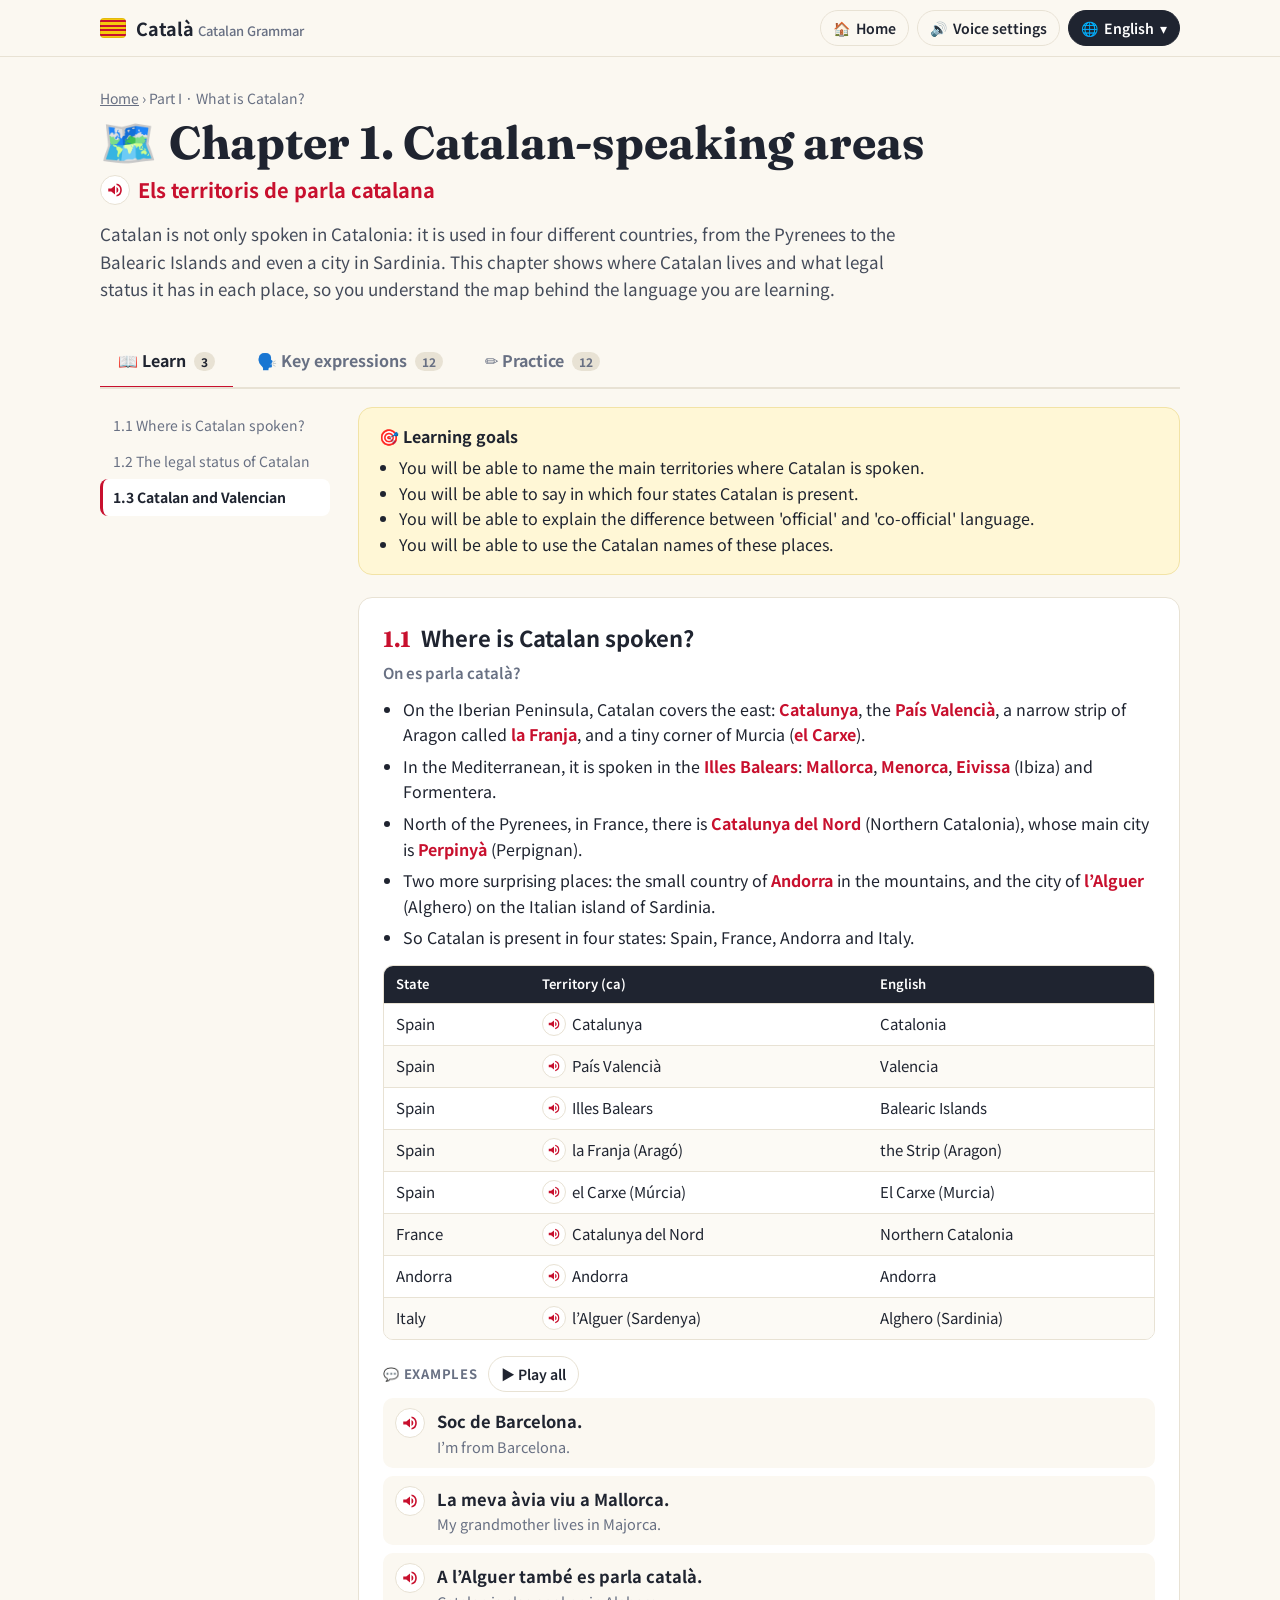
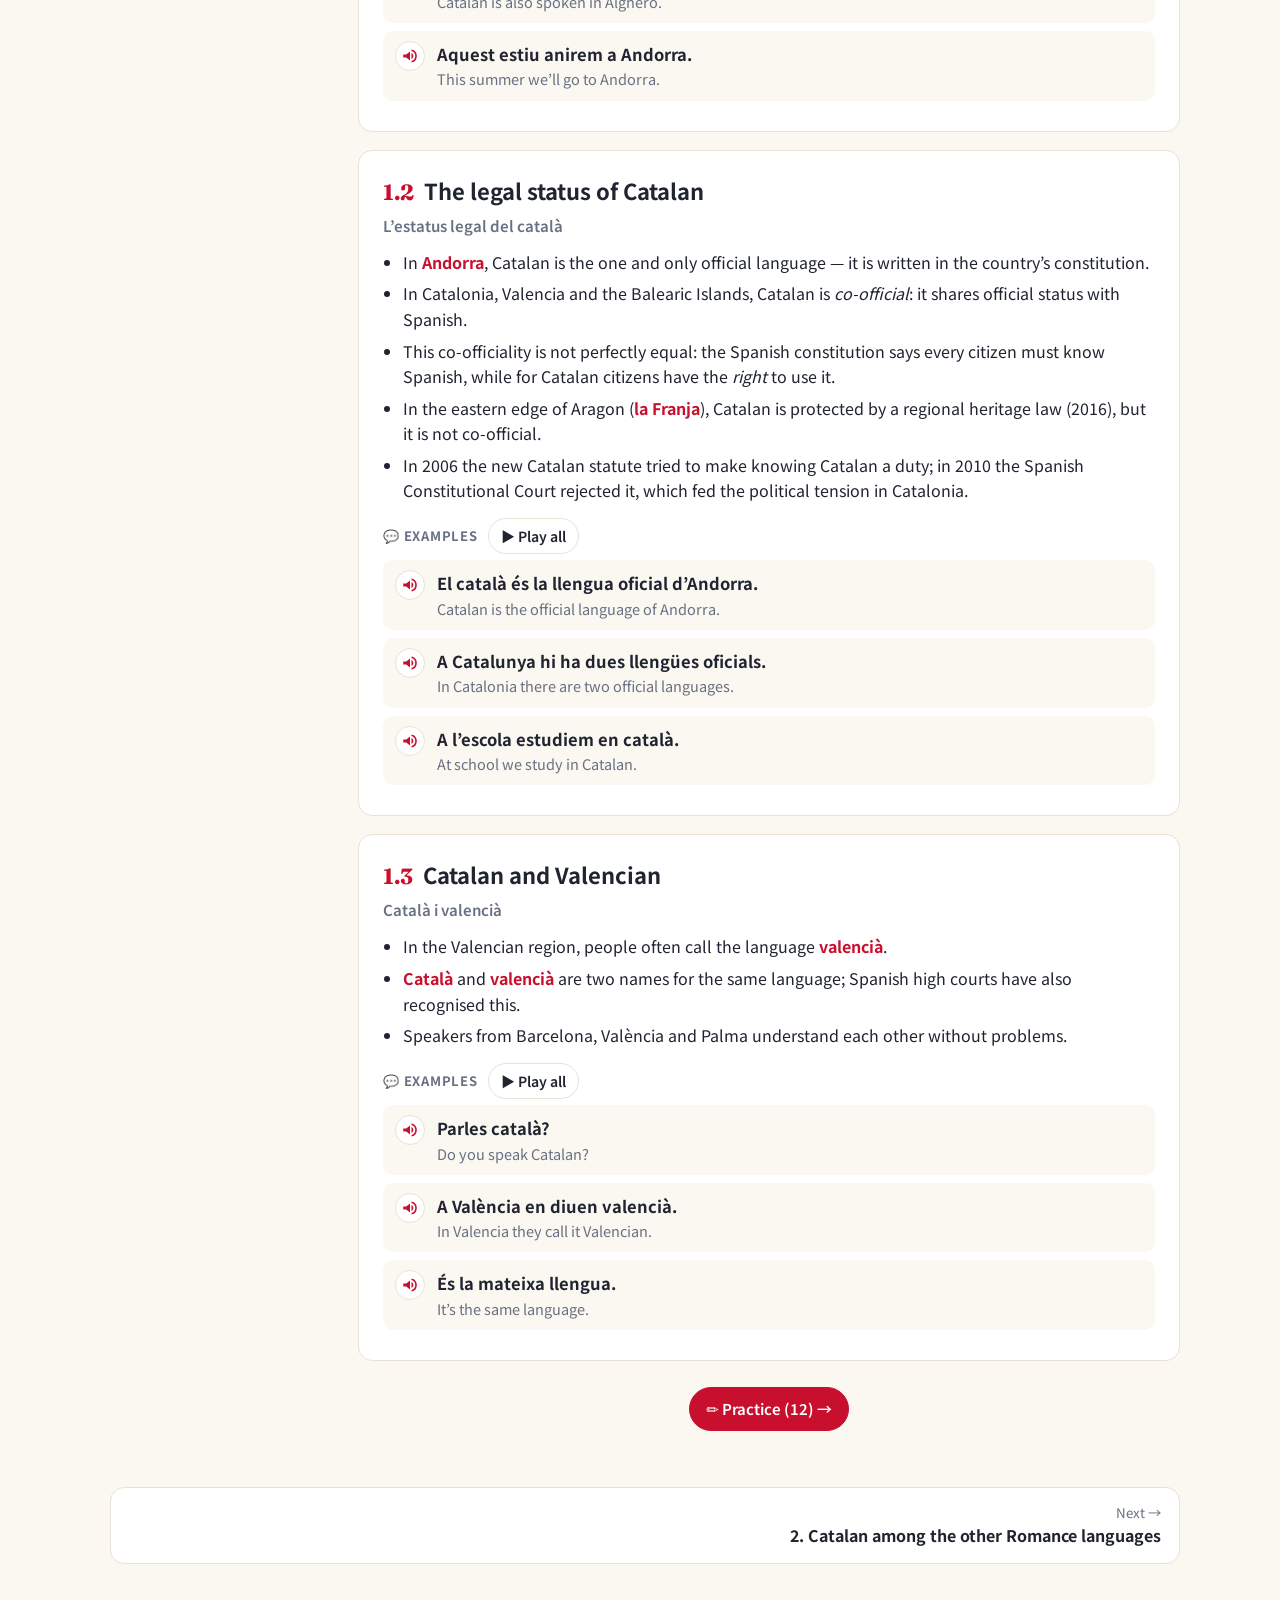
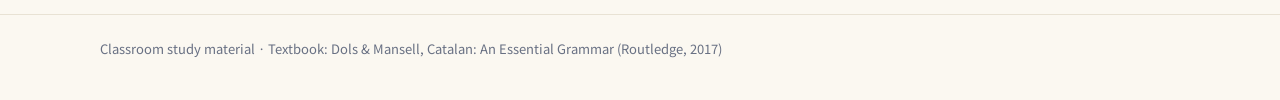
==== chapter.html @ 3c24f096 "Catalan grammar interactive study site: 20 chapters + verb appendix, 468 exercises, Catalan audio, 8" ====
<!DOCTYPE html>
<html lang="ko">
<head>
<meta charset="utf-8">
<meta name="viewport" content="width=device-width, initial-scale=1">
<meta name="referrer" content="no-referrer">
<title>Català · Capítol</title>
<link rel="icon" href="data:image/svg+xml,<svg xmlns='http://www.w3.org/2000/svg' viewBox='0 0 9 9'><rect width='9' height='9' fill='%23f6c90e'/><g fill='%23c8102e'><rect y='1' width='9' height='1'/><rect y='3' width='9' height='1'/><rect y='5' width='9' height='1'/><rect y='7' width='9' height='1'/></g></svg>">
<link rel="preconnect" href="https://fonts.googleapis.com">
<link href="https://fonts.googleapis.com/css2?family=Fraunces:ital,opsz,wght@0,9..144,600;0,9..144,800;1,9..144,600&family=Noto+Sans+KR:wght@400;500;700;800&display=swap" rel="stylesheet">
<link rel="stylesheet" href="assets/style.css">
</head>
<body>
<header id="topbar"></header>
<main class="wrap" id="main"><div class="loading">Carregant…</div></main>
<footer><div class="wrap"><span id="foot"></span></div></footer>
<script src="assets/app.js"></script>
<script src="assets/chapter.js"></script>
</body>
</html>
---- assets/style.css ----
:root {
  --bg: #fbf8f1;
  --paper: #ffffff;
  --ink: #1f2430;
  --muted: #687083;
  --line: #e8e2d4;
  --red: #c8102e;
  --red-soft: #fdecee;
  --gold: #f6c90e;
  --gold-soft: #fff7d6;
  --blue: #1d4e89;
  --blue-soft: #e9f0fa;
  --ok: #188a4b;
  --ok-soft: #e5f6ec;
  --bad: #c62828;
  --bad-soft: #fdeaea;
  --radius: 14px;
  --shadow: 0 1px 2px rgba(31, 36, 48, .06), 0 6px 18px rgba(31, 36, 48, .06);
  --font: "Pretendard", "Noto Sans KR", "Noto Sans", system-ui, -apple-system, "Segoe UI", Roboto, sans-serif;
  --serif: "Fraunces", Georgia, "Times New Roman", serif;
}
* { box-sizing: border-box; }
html { scroll-behavior: smooth; }
body { margin: 0; font-family: var(--font); background: var(--bg); color: var(--ink); line-height: 1.6; -webkit-font-smoothing: antialiased; }
a { color: var(--blue); }
button { font: inherit; }
b { font-weight: 700; }
.wrap { max-width: 1120px; margin: 0 auto; padding: 0 20px; }

/* top bar */
#topbar { position: sticky; top: 0; z-index: 50; background: rgba(251, 248, 241, .92); backdrop-filter: blur(8px); border-bottom: 1px solid var(--line); }
.bar-inner { max-width: 1120px; margin: 0 auto; padding: 10px 20px; display: flex; align-items: center; justify-content: space-between; gap: 12px; }
.brand { display: flex; align-items: center; gap: 10px; text-decoration: none; color: var(--ink); font-size: 18px; }
.brand small { color: var(--muted); font-size: 13px; font-weight: 500; }
.senyera { width: 26px; height: 20px; border-radius: 4px; background: repeating-linear-gradient(180deg, var(--gold) 0 2.22px, var(--red) 2.22px 4.44px); box-shadow: inset 0 0 0 1px rgba(0,0,0,.08); flex: none; }
.bar-actions { display: flex; gap: 8px; align-items: center; }
.btn { display: inline-flex; align-items: center; gap: 6px; border: 1px solid var(--line); background: var(--paper); color: var(--ink); padding: 9px 16px; border-radius: 999px; cursor: pointer; text-decoration: none; font-weight: 600; font-size: 15px; transition: .15s; white-space: nowrap; }
.btn:hover { border-color: #cfc6b2; transform: translateY(-1px); }
.btn.sm { padding: 6px 12px; font-size: 14px; }
.btn.primary { background: var(--red); border-color: var(--red); color: #fff; }
.btn.primary:hover { background: #a90d26; }
.btn.dark { background: var(--ink); border-color: var(--ink); color: #fff; }
.btn.ghost { background: transparent; }
.btn.lang-btn { background: var(--ink); color: #fff; border-color: var(--ink); }
.dd { position: relative; }
.dd-menu { position: absolute; right: 0; top: calc(100% + 6px); background: var(--paper); border: 1px solid var(--line); border-radius: 12px; box-shadow: var(--shadow); padding: 6px; min-width: 170px; z-index: 60; }
.dd-item { display: block; width: 100%; text-align: left; border: 0; background: none; padding: 8px 12px; border-radius: 8px; cursor: pointer; }
.dd-item:hover { background: var(--bg); }
.dd-item.on { background: var(--gold-soft); font-weight: 700; }
.voice-menu { width: 300px; padding: 14px; }
.vm-title { font-weight: 700; margin-bottom: 6px; }
.vm-note { font-size: 13px; color: var(--muted); margin: 0 0 10px; }
.voice-menu select { width: 100%; padding: 8px; border-radius: 8px; border: 1px solid var(--line); margin-bottom: 10px; font: inherit; }
.vm-rate { display: flex; align-items: center; gap: 8px; font-size: 14px; margin-bottom: 10px; }
.vm-rate input { flex: 1; }

/* speak button */
.spk { display: inline-grid; place-items: center; width: 30px; height: 30px; border-radius: 50%; border: 1px solid var(--line); background: var(--paper); color: var(--red); cursor: pointer; vertical-align: middle; flex: none; transition: .15s; padding: 0; }
.spk:hover { background: var(--red-soft); border-color: var(--red); }
.spk.playing { background: var(--red); color: #fff; border-color: var(--red); animation: pulse 1s infinite; }
.spk.lg { width: 40px; height: 40px; }
@keyframes pulse { 50% { box-shadow: 0 0 0 6px rgba(200, 16, 46, .15); } }

/* hero */
.hero { padding: 48px 0 28px; display: grid; grid-template-columns: 1.4fr 1fr; gap: 32px; align-items: center; }
.eyebrow { display: inline-flex; gap: 8px; align-items: center; font-size: 13px; font-weight: 700; letter-spacing: .06em; text-transform: uppercase; color: var(--red); }
.hero h1 { font-family: var(--serif); font-size: clamp(36px, 5.4vw, 60px); line-height: 1.05; margin: 10px 0 14px; letter-spacing: -.02em; }
.hero h1 em { font-style: italic; color: var(--red); }
.hero p.lead { font-size: 18px; color: var(--muted); margin: 0 0 22px; max-width: 560px; }
.hero-cta { display: flex; gap: 10px; flex-wrap: wrap; }
.hero-card { background: var(--paper); border: 1px solid var(--line); border-radius: 20px; padding: 22px; box-shadow: var(--shadow); position: relative; overflow: hidden; }
.hero-card::before { content: ""; position: absolute; inset: 0 0 auto 0; height: 8px; background: repeating-linear-gradient(90deg, var(--gold) 0 20px, var(--red) 20px 40px); }
.phrase { display: flex; align-items: center; gap: 12px; padding: 10px 0; border-bottom: 1px dashed var(--line); }
.phrase:last-child { border-bottom: 0; }
.phrase .ca { font-weight: 700; font-size: 18px; }
.phrase .tr { color: var(--muted); font-size: 14px; }

/* stats */
.stats { display: grid; grid-template-columns: repeat(4, 1fr); gap: 12px; margin: 10px 0 30px; }
.stat { background: var(--paper); border: 1px solid var(--line); border-radius: var(--radius); padding: 16px 18px; }
.stat .n { font-size: 28px; font-weight: 800; font-family: var(--serif); }
.stat .l { font-size: 13px; color: var(--muted); }
.bar { height: 8px; background: var(--line); border-radius: 99px; overflow: hidden; margin-top: 8px; }
.bar > i { display: block; height: 100%; background: linear-gradient(90deg, var(--gold), var(--red)); border-radius: 99px; }

.toolbar { display: flex; gap: 10px; align-items: center; margin-bottom: 18px; flex-wrap: wrap; }
.search { flex: 1; min-width: 220px; padding: 12px 16px; border-radius: 999px; border: 1px solid var(--line); background: var(--paper); font: inherit; }
.search:focus { outline: 2px solid var(--gold); }

/* parts & cards */
.part { margin: 26px 0 34px; }
.part-h { display: flex; align-items: baseline; gap: 12px; margin-bottom: 14px; }
.part-h h2 { font-family: var(--serif); font-size: 26px; margin: 0; }
.part-h .roman { font-family: var(--serif); color: var(--red); font-size: 26px; font-weight: 700; }
.grid { display: grid; grid-template-columns: repeat(auto-fill, minmax(300px, 1fr)); gap: 14px; }
.card { background: var(--paper); border: 1px solid var(--line); border-radius: var(--radius); padding: 18px; text-decoration: none; color: inherit; display: flex; flex-direction: column; gap: 8px; transition: .18s; position: relative; }
.card:hover { transform: translateY(-3px); box-shadow: var(--shadow); border-color: #d9cfb8; }
.card .top { display: flex; align-items: center; gap: 10px; }
.card .num { font-family: var(--serif); font-weight: 800; font-size: 14px; color: #fff; background: var(--ink); border-radius: 8px; padding: 2px 8px; }
.card .ico { font-size: 22px; }
.card h3 { margin: 0; font-size: 18px; line-height: 1.3; }
.card .ca-t { color: var(--red); font-weight: 600; font-size: 14px; }
.card p { margin: 0; font-size: 14px; color: var(--muted); display: -webkit-box; -webkit-line-clamp: 3; -webkit-box-orient: vertical; overflow: hidden; }
.card .meta { display: flex; gap: 8px; flex-wrap: wrap; margin-top: auto; padding-top: 6px; }
.chip { font-size: 12px; padding: 3px 9px; border-radius: 99px; background: var(--bg); border: 1px solid var(--line); color: var(--muted); font-weight: 600; }
.chip.score { background: var(--ok-soft); color: var(--ok); border-color: #bfe6cf; }
.chip.score.mid { background: var(--gold-soft); color: #8a6a00; border-color: #f2df98; }
.chip.score.low { background: var(--bad-soft); color: var(--bad); border-color: #f3c3c3; }

/* chapter page */
.ch-hero { padding: 30px 0 10px; }
.crumbs { font-size: 14px; color: var(--muted); margin-bottom: 8px; }
.crumbs a { color: var(--muted); }
.ch-hero h1 { font-family: var(--serif); font-size: clamp(30px, 4.6vw, 46px); margin: 0; line-height: 1.1; display: flex; align-items: center; gap: 12px; flex-wrap: wrap; }
.ch-hero .ca-title { color: var(--red); font-size: 20px; font-weight: 700; margin-top: 6px; display: flex; align-items: center; gap: 8px; }
.ch-hero .summary { font-size: 17px; color: #444b5a; max-width: 820px; margin: 14px 0 0; }
.tabs { display: flex; gap: 6px; margin: 24px 0 18px; border-bottom: 2px solid var(--line); position: sticky; top: 57px; background: var(--bg); z-index: 20; overflow-x: auto; }
.tab { border: 0; background: none; padding: 12px 18px; font-weight: 700; color: var(--muted); cursor: pointer; border-bottom: 3px solid transparent; margin-bottom: -2px; font-size: 16px; white-space: nowrap; }
.tab.on { color: var(--ink); border-color: var(--red); }
.tab .cnt { font-size: 12px; background: var(--line); border-radius: 99px; padding: 1px 7px; margin-left: 4px; }
.layout { display: grid; grid-template-columns: 230px 1fr; gap: 28px; align-items: start; }
.toc { position: sticky; top: 120px; font-size: 14px; }
.toc a { display: block; padding: 7px 10px; border-radius: 8px; color: var(--muted); text-decoration: none; border-left: 3px solid transparent; }
.toc a:hover { background: var(--paper); color: var(--ink); }
.toc a.on { border-left-color: var(--red); color: var(--ink); background: var(--paper); font-weight: 700; }
.goals { background: var(--gold-soft); border: 1px solid #f2e3a6; border-radius: var(--radius); padding: 16px 20px; margin-bottom: 22px; }
.goals h3 { margin: 0 0 6px; font-size: 16px; }
.goals ul { margin: 0; padding-left: 20px; }
.sec { background: var(--paper); border: 1px solid var(--line); border-radius: var(--radius); padding: 22px 24px; margin-bottom: 18px; scroll-margin-top: 130px; }
.sec h2 { margin: 0 0 4px; font-size: 22px; display: flex; gap: 10px; align-items: baseline; flex-wrap: wrap; }
.sec h2 .sid { color: var(--red); font-family: var(--serif); }
.sec .sca { color: var(--muted); font-weight: 600; font-size: 15px; margin-bottom: 12px; }
.sec ul.points { padding-left: 20px; margin: 10px 0 14px; }
.sec ul.points li { margin: 6px 0; }
.sec ul.points b { color: var(--red); }
.tbl-wrap { overflow-x: auto; margin: 12px 0 16px; border: 1px solid var(--line); border-radius: 10px; }
table.para { border-collapse: collapse; width: 100%; font-size: 15px; }
table.para th { background: var(--ink); color: #fff; text-align: left; padding: 8px 12px; font-weight: 600; font-size: 13px; }
table.para td { padding: 8px 12px; border-top: 1px solid var(--line); vertical-align: middle; }
table.para tr:nth-child(even) td { background: #fcfaf5; }
table.para td .cell { display: inline-flex; align-items: center; gap: 6px; }
table.para td .spk { width: 24px; height: 24px; }
table.para td .spk svg { width: 14px; height: 14px; }
.ex-h { font-size: 13px; text-transform: uppercase; letter-spacing: .06em; color: var(--muted); font-weight: 700; margin: 14px 0 6px; display: flex; align-items: center; gap: 10px; }
.example { display: flex; gap: 12px; align-items: flex-start; padding: 10px 12px; border-radius: 10px; background: var(--bg); margin-bottom: 8px; }
.example .ca { font-weight: 700; font-size: 16.5px; }
.example .tr { color: var(--muted); font-size: 14.5px; }

.vocab-grid { display: grid; grid-template-columns: repeat(auto-fill, minmax(230px, 1fr)); gap: 12px; }
.vcard { background: var(--paper); border: 1px solid var(--line); border-radius: var(--radius); padding: 14px 16px; display: flex; gap: 12px; align-items: center; cursor: pointer; transition: .15s; }
.vcard:hover { border-color: var(--red); }
.vcard .ca { font-weight: 800; font-size: 17px; }
.vcard .tr { color: var(--muted); font-size: 14px; }

/* practice */
.pbar { display: flex; align-items: center; gap: 12px; flex-wrap: wrap; background: var(--paper); border: 1px solid var(--line); border-radius: var(--radius); padding: 12px 16px; margin-bottom: 16px; position: sticky; top: 112px; z-index: 15; box-shadow: var(--shadow); }
.pbar .prog { flex: 1; min-width: 160px; }
.pbar .prog small { color: var(--muted); }
.pbar select { padding: 7px 10px; border-radius: 8px; border: 1px solid var(--line); font: inherit; background: var(--paper); }
.q { background: var(--paper); border: 1px solid var(--line); border-radius: var(--radius); padding: 18px 20px; margin-bottom: 14px; transition: border-color .2s; }
.q.ok { border-color: var(--ok); background: linear-gradient(0deg, var(--ok-soft), var(--paper) 60%); }
.q.no { border-color: var(--bad); background: linear-gradient(0deg, var(--bad-soft), var(--paper) 60%); }
.q-head { display: flex; gap: 10px; align-items: flex-start; }
.q-num { flex: none; width: 30px; height: 30px; border-radius: 9px; background: var(--ink); color: #fff; display: grid; place-items: center; font-weight: 800; font-size: 14px; }
.q.ok .q-num { background: var(--ok); }
.q.no .q-num { background: var(--bad); }
.q-text { font-weight: 600; flex: 1; }
.q-type { font-size: 11px; color: var(--muted); border: 1px solid var(--line); border-radius: 99px; padding: 1px 8px; white-space: nowrap; }
.q-ca { display: flex; align-items: center; gap: 10px; margin: 10px 0 4px 40px; font-size: 18px; font-weight: 700; color: var(--blue); background: var(--blue-soft); padding: 10px 14px; border-radius: 10px; }
.q-body { margin: 12px 0 0 40px; }
.opts { display: grid; grid-template-columns: repeat(auto-fill, minmax(200px, 1fr)); gap: 8px; }
.opt { text-align: left; border: 1.5px solid var(--line); background: var(--paper); border-radius: 10px; padding: 10px 14px; cursor: pointer; font-weight: 600; transition: .12s; display: flex; gap: 10px; align-items: center; }
.opt .k { width: 24px; height: 24px; border-radius: 6px; background: var(--bg); display: grid; place-items: center; font-size: 12px; color: var(--muted); flex: none; }
.opt:hover { border-color: var(--ink); }
.opt.sel { border-color: var(--blue); background: var(--blue-soft); }
.opt.sel .k { background: var(--blue); color: #fff; }
.opt.right { border-color: var(--ok); background: var(--ok-soft); }
.opt.right .k { background: var(--ok); color: #fff; }
.opt.wrongsel { border-color: var(--bad); background: var(--bad-soft); }
.opt:disabled { cursor: default; color: var(--ink); }
.fill-in { display: flex; gap: 8px; flex-wrap: wrap; align-items: center; }
.fill-in input { flex: 1; min-width: 200px; max-width: 420px; padding: 11px 14px; border: 1.5px solid var(--line); border-radius: 10px; font: inherit; font-size: 17px; }
.fill-in input:focus { outline: none; border-color: var(--blue); }
[hidden] { display: none !important; }
.keys { display: flex; flex-wrap: wrap; gap: 4px; margin-top: 8px; }
.keys button { border: 1px solid var(--line); background: var(--bg); border-radius: 6px; min-width: 32px; height: 30px; cursor: pointer; font-weight: 600; }
.keys button:hover { background: var(--gold-soft); }
.order-out { min-height: 50px; border: 1.5px dashed #cfc6b2; border-radius: 10px; padding: 8px; display: flex; flex-wrap: wrap; gap: 6px; margin-bottom: 8px; background: #fffdf8; }
.order-in { display: flex; flex-wrap: wrap; gap: 6px; }
.tok { border: 1.5px solid var(--line); background: var(--paper); border-radius: 8px; padding: 6px 12px; cursor: pointer; font-weight: 700; font-size: 16px; }
.tok:hover { border-color: var(--ink); }
.order-out .tok { background: var(--blue-soft); border-color: #b9cdea; }
.tok.used { visibility: hidden; }
.match-row { display: grid; grid-template-columns: minmax(140px, 1fr) 1.4fr; gap: 10px; align-items: center; padding: 6px 0; border-bottom: 1px dashed var(--line); }
.match-row:last-child { border-bottom: 0; }
.match-row .l { font-weight: 700; display: flex; gap: 8px; align-items: center; }
.match-row select { width: 100%; padding: 9px 10px; border-radius: 8px; border: 1.5px solid var(--line); font: inherit; background: var(--paper); }
.match-row select.right { border-color: var(--ok); background: var(--ok-soft); }
.match-row select.wrongsel { border-color: var(--bad); background: var(--bad-soft); }
.q-foot { display: flex; gap: 8px; align-items: center; margin: 12px 0 0 40px; flex-wrap: wrap; }
.fb { margin: 12px 0 0 40px; padding: 12px 14px; border-radius: 10px; font-size: 15px; }
.fb.ok { background: var(--ok-soft); color: #0f5e33; }
.fb.no { background: var(--bad-soft); color: #8e1c1c; }
.fb .ans { font-weight: 800; }
.result { background: var(--ink); color: #fff; border-radius: 20px; padding: 26px; margin: 20px 0; display: grid; grid-template-columns: auto 1fr; gap: 24px; align-items: center; }
.ring { width: 120px; height: 120px; border-radius: 50%; display: grid; place-items: center; font-family: var(--serif); font-size: 32px; font-weight: 800; }
.ring span { background: var(--ink); width: 96px; height: 96px; border-radius: 50%; display: grid; place-items: center; }
.result h3 { margin: 0 0 6px; font-size: 24px; }
.result p { margin: 0 0 12px; color: #c9cfdb; }
.result .btn { background: #fff; color: var(--ink); }
.pager { display: flex; justify-content: space-between; gap: 10px; margin: 30px 0 10px; flex-wrap: wrap; }
.pager a { flex: 1; min-width: 220px; background: var(--paper); border: 1px solid var(--line); border-radius: var(--radius); padding: 14px 18px; text-decoration: none; color: var(--ink); }
.pager a:hover { border-color: var(--red); }
.pager small { color: var(--muted); display: block; }
.pager .nx { text-align: right; }

footer { margin-top: 50px; border-top: 1px solid var(--line); padding: 24px 0 40px; color: var(--muted); font-size: 13px; }
footer .wrap { display: flex; justify-content: space-between; gap: 12px; flex-wrap: wrap; align-items: center; }
.linkbtn { border: 0; background: none; color: var(--muted); text-decoration: underline; cursor: pointer; font-size: 13px; }
.empty { text-align: center; color: var(--muted); padding: 40px; }
.loading { text-align: center; padding: 80px 0; color: var(--muted); }

@media (max-width: 900px) {
  .hero { grid-template-columns: 1fr; padding-top: 30px; }
  .stats { grid-template-columns: repeat(2, 1fr); }
  .layout { grid-template-columns: 1fr; }
  .toc { display: none; }
}
@media (max-width: 600px) {
  .hide-sm { display: none !important; }
  .brand small { display: none; }
  .q-ca, .q-body, .q-foot, .fb { margin-left: 0; }
  .sec { padding: 18px 16px; }
  .result { grid-template-columns: 1fr; text-align: center; justify-items: center; }
  .match-row { grid-template-columns: 1fr; }
  .pbar { position: static; }
}
@media print {
  #topbar, .tabs, .pbar, .pager, .spk { display: none !important; }
}
.layout > div, #pane, .pbar .prog { min-width: 0; }
.pbar select { max-width: 100%; }
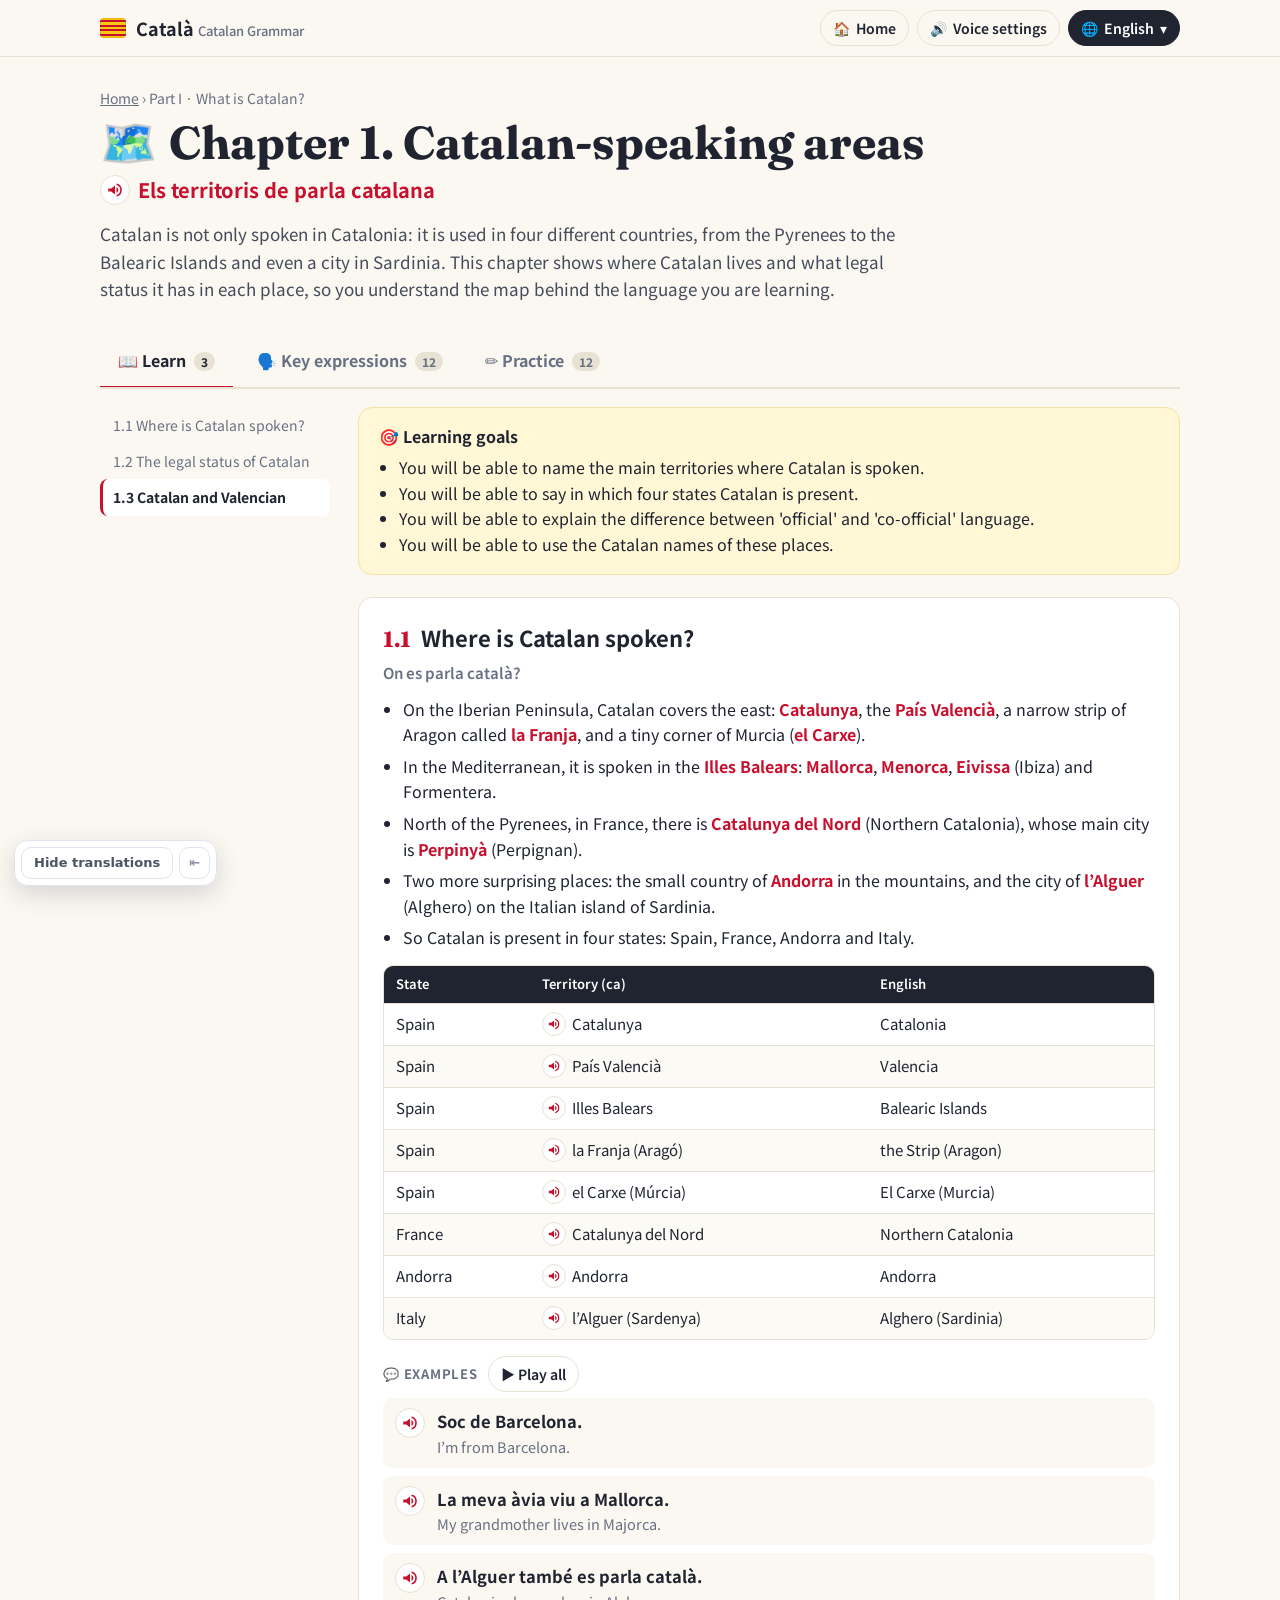
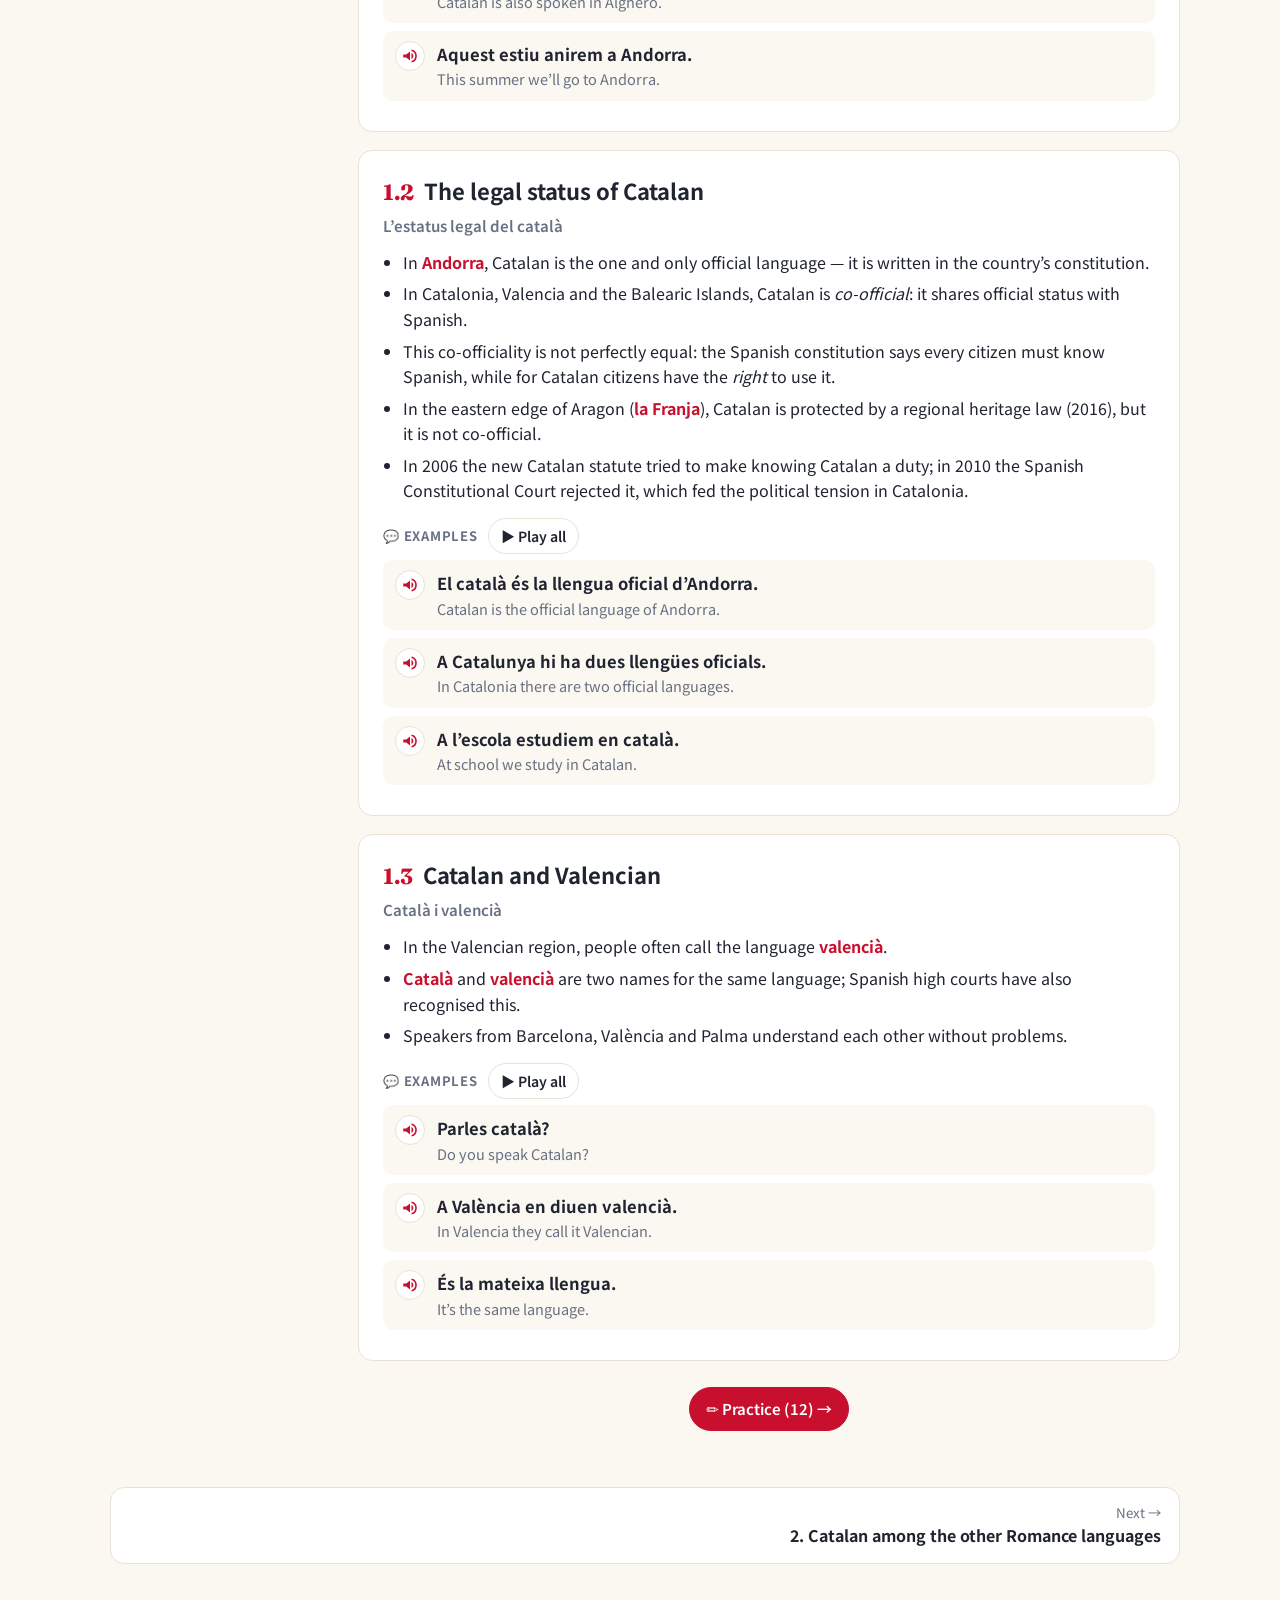
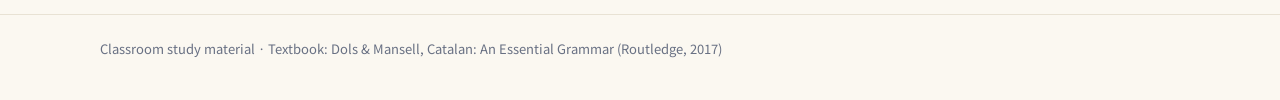
==== commit ef5c207b: "뜻 가리기 · 해석 가리기 기능 추가 화면 왼쪽 아래 버튼으로 단어 뜻과 문장 해석을 흐리게 가리고, 가려진 부분을 누르면 하나씩 확인할 수 있습니다. 설정은 페이지를 옮겨도 유지" ====
--- a/chapter.html
+++ b/chapter.html
@@ -16,5 +16,6 @@
 <footer><div class="wrap"><span id="foot"></span></div></footer>
 <script src="assets/app.js"></script>
 <script src="assets/chapter.js"></script>
+<script src="dain-hide.js" defer></script>
 </body>
 </html>
